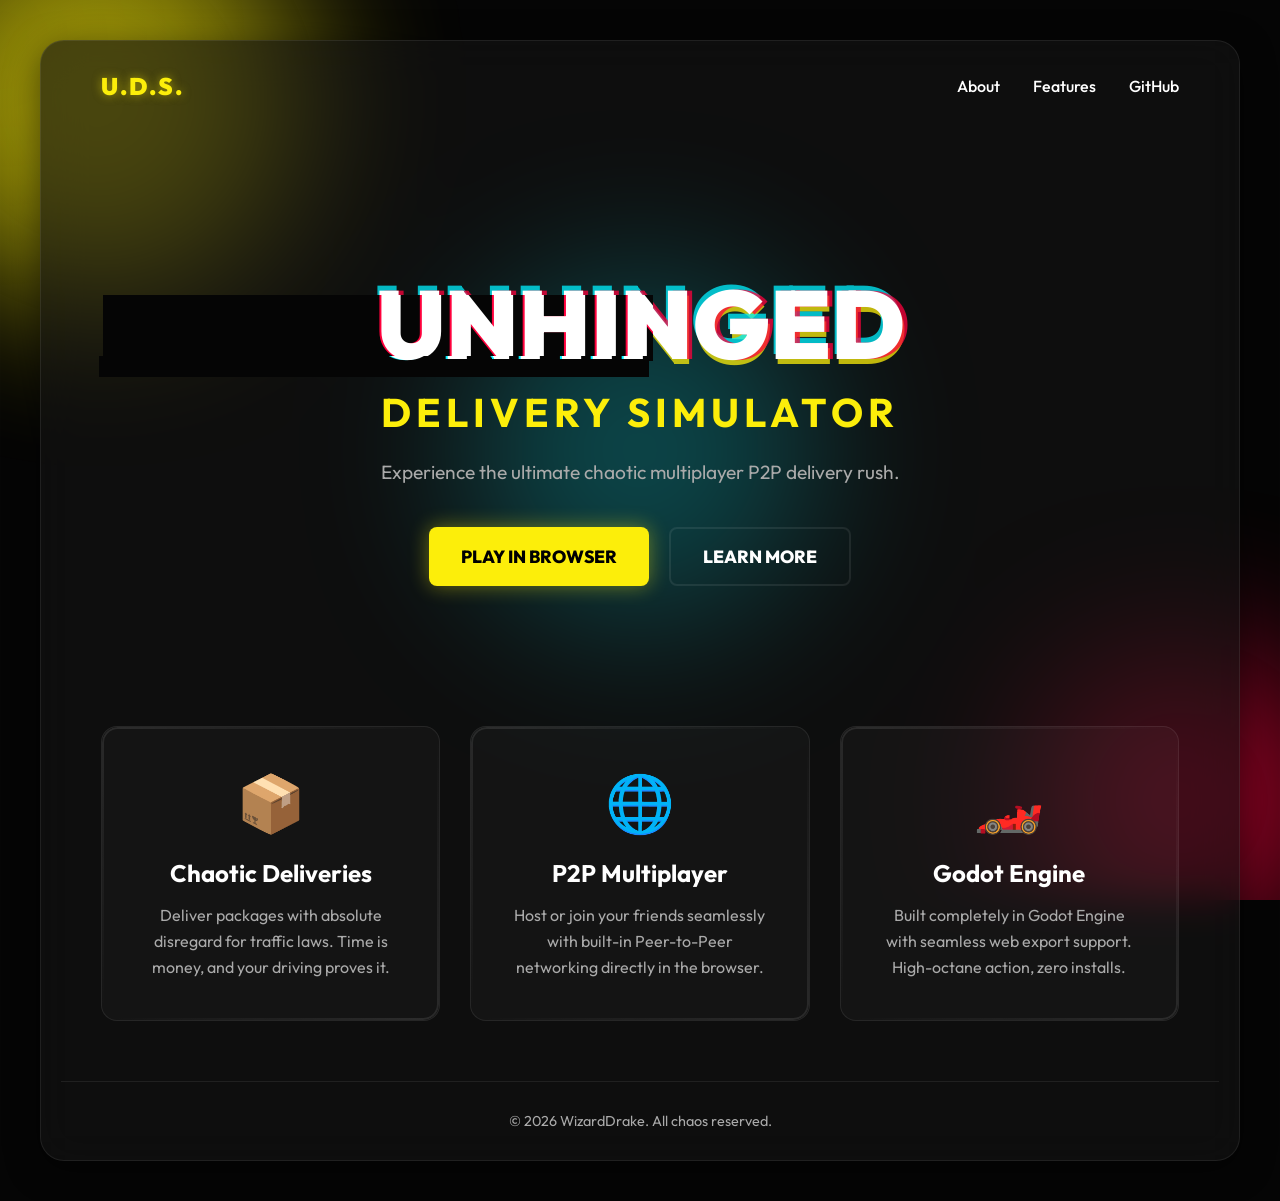
==== index.html @ 3fabed43 "website" ====
<!DOCTYPE html>
<html lang="en">
<head>
    <meta charset="UTF-8">
    <meta name="viewport" content="width=device-width, initial-scale=1.0">
    <title>Unhinged Delivery Simulator</title>
    <link rel="stylesheet" href="styles.css">
    <link href="https://fonts.googleapis.com/css2?family=Outfit:wght@300;500;800;900&display=swap" rel="stylesheet">
    <meta name="description" content="An unhinged delivery simulator made in Godot with multiplayer P2P.">
</head>
<body>
    <!-- Custom interactive cursor glow -->
    <div id="cursor-glow"></div>

    <!-- Background elements -->
    <div class="blob-cont">
        <div class="yellow blob"></div>
        <div class="red blob"></div>
        <div class="green blob"></div>
    </div>
    
    <div class="glass-container">
        <header>
            <nav>
                <div class="logo">U.D.S.</div>
                <div class="nav-links">
                    <a href="#about">About</a>
                    <a href="#features">Features</a>
                    <a href="https://github.com/WizardDrake/unhinged-delivery-simulator" target="_blank" rel="noopener noreferrer">GitHub</a>
                </div>
            </nav>
        </header>

        <main>
            <section class="hero" id="about">
                <h1 class="glitch" data-text="UNHINGED">UNHINGED</h1>
                <h2>DELIVERY SIMULATOR</h2>
                <p>Experience the ultimate chaotic multiplayer P2P delivery rush.</p>
                
                <div class="cta-group">
                    <a href="web/unhinged-delivery-simulator.html" class="btn primary-btn">
                        <span class="btn-text">PLAY IN BROWSER</span>
                        <div class="btn-glitch"></div>
                    </a>
                    <a href="#features" class="btn secondary-btn">LEARN MORE</a>
                </div>
            </section>

            <section id="features" class="features">
                <div class="feature-card">
                    <div class="feature-icon">📦</div>
                    <h3>Chaotic Deliveries</h3>
                    <p>Deliver packages with absolute disregard for traffic laws. Time is money, and your driving proves it.</p>
                </div>
                <div class="feature-card">
                    <div class="feature-icon">🌐</div>
                    <h3>P2P Multiplayer</h3>
                    <p>Host or join your friends seamlessly with built-in Peer-to-Peer networking directly in the browser.</p>
                </div>
                <div class="feature-card">
                    <div class="feature-icon">🏎️</div>
                    <h3>Godot Engine</h3>
                    <p>Built completely in Godot Engine with seamless web export support. High-octane action, zero installs.</p>
                </div>
            </section>
        </main>
        
        <footer>
            <p>&copy; 2026 WizardDrake. All chaos reserved.</p>
        </footer>
    </div>
    
    <script src="main.js"></script>
</body>
</html>
---- styles.css ----
:root {
    --bg-color: #050505;
    --primary: #fcee0a; /* Cyberpunk yellow */
    --secondary: #ff003c; /* Neon red */
    --tertiary: #00f0ff; /* Neon cyan */
    --text: #ffffff;
    --text-muted: #aaaaaa;
    --glass-bg: rgba(20, 20, 20, 0.6);
    --glass-border: rgba(255, 255, 255, 0.08);
}

* {
    margin: 0;
    padding: 0;
    box-sizing: border-box;
}

body {
    font-family: 'Outfit', sans-serif;
    background-color: var(--bg-color);
    color: var(--text);
    overflow-x: hidden;
    min-height: 100vh;
}

/* Animated background blobs */
.blob-cont {
    position: fixed;
    width: 100vw;
    height: 100vh;
    z-index: -1;
    overflow: hidden;
    top: 0;
    left: 0;
}

.blob {
    border-radius: 50%;
    filter: blur(80px);
    position: absolute;
    opacity: 0.6;
    animation: move 10s infinite alternate cubic-bezier(0.4, 0, 0.2, 1);
}

.yellow {
    background-color: var(--primary);
    width: 400px;
    height: 400px;
    top: -100px;
    left: -100px;
    animation-delay: 0s;
}

.red {
    background-color: var(--secondary);
    width: 300px;
    height: 300px;
    bottom: -50px;
    right: -50px;
    animation-delay: -2s;
}

.green {
    background-color: var(--tertiary);
    width: 350px;
    height: 350px;
    top: 50%;
    left: 50%;
    transform: translate(-50%, -50%);
    animation-delay: -4s;
}

@keyframes move {
    0% { transform: translate(0, 0) scale(1); }
    100% { transform: translate(50px, 50px) scale(1.2); }
}

/* Glassmorphism Container */
.glass-container {
    max-width: 1200px;
    margin: 40px auto;
    background: var(--glass-bg);
    backdrop-filter: blur(20px);
    -webkit-backdrop-filter: blur(20px);
    border: 1px solid var(--glass-border);
    border-radius: 24px;
    box-shadow: 0 8px 32px 0 rgba(0, 0, 0, 0.5);
    overflow: hidden;
    padding: 0 20px;
    position: relative;
    z-index: 1;
}

header {
    padding: 30px 40px;
}

nav {
    display: flex;
    justify-content: space-between;
    align-items: center;
}

.logo {
    font-weight: 900;
    font-size: 1.5rem;
    letter-spacing: 2px;
    color: var(--primary);
    text-shadow: 0 0 10px rgba(252, 238, 10, 0.5);
}

.nav-links a {
    color: var(--text);
    text-decoration: none;
    margin-left: 30px;
    font-weight: 500;
    transition: color 0.3s ease;
    position: relative;
}

.nav-links a::after {
    content: '';
    position: absolute;
    width: 0;
    height: 2px;
    bottom: -5px;
    left: 0;
    background-color: var(--tertiary);
    transition: width 0.3s ease;
}

.nav-links a:hover {
    color: var(--tertiary);
}

.nav-links a:hover::after {
    width: 100%;
}

main {
    padding: 60px 40px;
}

.hero {
    text-align: center;
    padding: 80px 0;
}

.glitch {
    font-size: 6rem;
    font-weight: 900;
    text-transform: uppercase;
    position: relative;
    color: var(--text);
    text-shadow: 0.05em 0 0 rgba(255, 0, 60, 0.75),
                -0.025em -0.05em 0 rgba(0, 240, 255, 0.75),
                0.025em 0.05em 0 rgba(252, 238, 10, 0.75);
    animation: glitch 500ms infinite;
    line-height: 1.1;
}

.glitch::before,
.glitch::after {
    content: attr(data-text);
    position: absolute;
    top: 0;
    left: 0;
    width: 100%;
    height: 100%;
    background: var(--bg-color);
}

.glitch::before {
    left: 2px;
    text-shadow: -2px 0 var(--secondary);
    clip: rect(24px, 550px, 90px, 0);
    animation: glitch-anim 3s infinite linear alternate-reverse;
}

.glitch::after {
    left: -2px;
    text-shadow: -2px 0 var(--tertiary);
    clip: rect(85px, 550px, 140px, 0);
    animation: glitch-anim 2s infinite linear alternate-reverse;
}

@keyframes glitch {
    0% { text-shadow: 0.05em 0 0 rgba(255, 0, 60, 0.75), -0.05em -0.025em 0 rgba(0, 240, 255, 0.75), -0.025em 0.05em 0 rgba(252, 238, 10, 0.75); }
    14% { text-shadow: 0.05em 0 0 rgba(255, 0, 60, 0.75), -0.05em -0.025em 0 rgba(0, 240, 255, 0.75), -0.025em 0.05em 0 rgba(252, 238, 10, 0.75); }
    15% { text-shadow: -0.05em -0.025em 0 rgba(255, 0, 60, 0.75), 0.025em 0.025em 0 rgba(0, 240, 255, 0.75), -0.05em -0.05em 0 rgba(252, 238, 10, 0.75); }
    49% { text-shadow: -0.05em -0.025em 0 rgba(255, 0, 60, 0.75), 0.025em 0.025em 0 rgba(0, 240, 255, 0.75), -0.05em -0.05em 0 rgba(252, 238, 10, 0.75); }
    50% { text-shadow: 0.025em 0.05em 0 rgba(255, 0, 60, 0.75), 0.05em 0 0 rgba(0, 240, 255, 0.75), 0 -0.05em 0 rgba(252, 238, 10, 0.75); }
    99% { text-shadow: 0.025em 0.05em 0 rgba(255, 0, 60, 0.75), 0.05em 0 0 rgba(0, 240, 255, 0.75), 0 -0.05em 0 rgba(252, 238, 10, 0.75); }
    100% { text-shadow: -0.025em 0 0 rgba(255, 0, 60, 0.75), -0.025em -0.025em 0 rgba(0, 240, 255, 0.75), -0.025em -0.05em 0 rgba(252, 238, 10, 0.75); }
}

@keyframes glitch-anim {
    0% { clip: rect(74px, 9999px, 83px, 0); }
    5% { clip: rect(69px, 9999px, 98px, 0); }
    10% { clip: rect(27px, 9999px, 7px, 0); }
    15% { clip: rect(93px, 9999px, 73px, 0); }
    20% { clip: rect(73px, 9999px, 1px, 0); }
    25% { clip: rect(21px, 9999px, 4px, 0); }
    30% { clip: rect(26px, 9999px, 48px, 0); }
    35% { clip: rect(65px, 9999px, 66px, 0); }
    40% { clip: rect(6px, 9999px, 87px, 0); }
    45% { clip: rect(67px, 9999px, 81px, 0); }
    50% { clip: rect(54px, 9999px, 6px, 0); }
    55% { clip: rect(29px, 9999px, 14px, 0); }
    60% { clip: rect(54px, 9999px, 89px, 0); }
    65% { clip: rect(78px, 9999px, 81px, 0); }
    70% { clip: rect(98px, 9999px, 1px, 0); }
    75% { clip: rect(24px, 9999px, 85px, 0); }
    80% { clip: rect(53px, 9999px, 47px, 0); }
    85% { clip: rect(31px, 9999px, 94px, 0); }
    90% { clip: rect(96px, 9999px, 50px, 0); }
    95% { clip: rect(11px, 9999px, 12px, 0); }
    100% { clip: rect(54px, 9999px, 3px, 0); }
}

.hero h2 {
    font-size: 2.5rem;
    color: var(--primary);
    margin-top: 10px;
    margin-bottom: 20px;
    letter-spacing: 5px;
}

.hero p {
    font-size: 1.2rem;
    color: var(--text-muted);
    max-width: 600px;
    margin: 0 auto 40px;
    line-height: 1.6;
}

.cta-group {
    display: flex;
    justify-content: center;
    gap: 20px;
    margin-top: 20px;
}

.btn {
    padding: 16px 32px;
    font-size: 1.1rem;
    font-weight: 800;
    text-transform: uppercase;
    text-decoration: none;
    border-radius: 8px;
    transition: all 0.3s ease;
    position: relative;
    overflow: hidden;
    cursor: pointer;
    display: inline-flex;
    align-items: center;
    justify-content: center;
}

.primary-btn {
    background-color: var(--primary);
    color: #000;
    border: none;
    box-shadow: 0 0 20px rgba(252, 238, 10, 0.4);
}

.primary-btn:hover {
    transform: translateY(-3px) scale(1.02);
    box-shadow: 0 0 30px rgba(252, 238, 10, 0.6);
}

.primary-btn:active {
    transform: translateY(1px);
}

.secondary-btn {
    background-color: transparent;
    color: var(--text);
    border: 2px solid var(--glass-border);
}

.secondary-btn:hover {
    background-color: rgba(255, 255, 255, 0.1);
    border-color: var(--text);
}

.features {
    display: grid;
    grid-template-columns: repeat(auto-fit, minmax(280px, 1fr));
    gap: 30px;
    margin-top: 60px;
}

.feature-card {
    background: rgba(255, 255, 255, 0.03);
    border: 1px solid var(--glass-border);
    border-radius: 16px;
    padding: 40px;
    text-align: center;
    transition: all 0.4s cubic-bezier(0.175, 0.885, 0.32, 1.275);
    position: relative;
    overflow: hidden;
}

.feature-card::before {
    content: "";
    position: absolute;
    top: 0;
    left: 0;
    right: 0;
    bottom: 0;
    border-radius: inherit;
    padding: 2px;
    background: linear-gradient(
        45deg,
        transparent,
        rgba(255, 255, 255, 0.1),
        transparent
    );
    -webkit-mask: linear-gradient(#fff 0 0) content-box, linear-gradient(#fff 0 0);
    -webkit-mask-composite: xor;
    mask-composite: exclude;
    pointer-events: none;
}

.feature-card:hover {
    transform: translateY(-10px);
    background: rgba(255, 255, 255, 0.05);
    box-shadow: 0 10px 30px rgba(0, 0, 0, 0.3), 0 0 15px rgba(252, 238, 10, 0.2);
}

.feature-card:hover::before {
    background: linear-gradient(
        45deg,
        var(--primary),
        var(--tertiary),
        var(--secondary)
    );
}

.feature-icon {
    font-size: 3.5rem;
    margin-bottom: 20px;
    transition: transform 0.3s ease;
}

.feature-card:hover .feature-icon {
    transform: scale(1.2) rotate(5deg);
}

.feature-card h3 {
    font-size: 1.5rem;
    margin-bottom: 15px;
    color: var(--text);
    transition: color 0.3s ease;
}

.feature-card:hover h3 {
    color: var(--primary);
}

.feature-card p {
    color: var(--text-muted);
    line-height: 1.6;
}

footer {
    text-align: center;
    padding: 30px;
    border-top: 1px solid var(--glass-border);
    color: var(--text-muted);
    font-size: 0.9rem;
}

/* Interactive cursor elements */
#cursor-glow {
    position: fixed;
    width: 600px;
    height: 600px;
    background: radial-gradient(circle, rgba(252, 238, 10, 0.05) 0%, rgba(0,0,0,0) 60%);
    border-radius: 50%;
    transform: translate(-50%, -50%);
    pointer-events: none;
    z-index: 0;
    transition: width 0.3s, height 0.3s, background 0.3s;
}

/* Responsive */
@media (max-width: 900px) {
    .glitch { font-size: 4rem; }
    .hero h2 { font-size: 1.8rem; }
}

@media (max-width: 600px) {
    .glass-container { margin: 20px; padding: 0 10px; }
    .glitch { font-size: 3rem; }
    .hero h2 { font-size: 1.4rem; }
    .hero { padding: 40px 0; }
    .cta-group { flex-direction: column; width: 100%; max-width: 300px; margin: 20px auto 0; }
    .nav-links { display: none; }
}
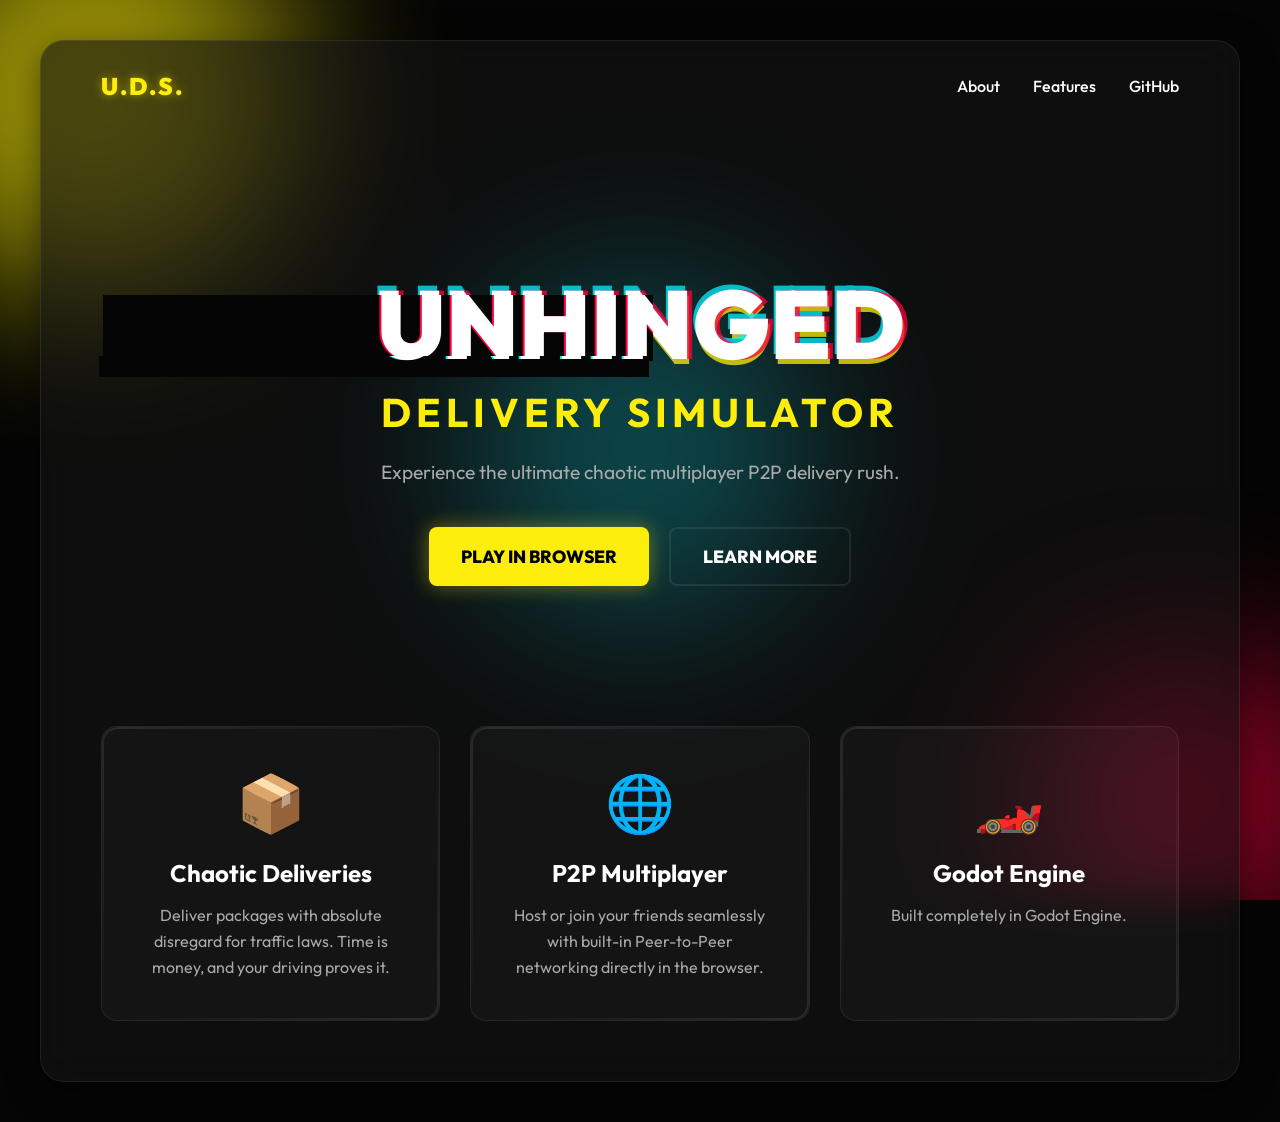
==== commit cbfe8e67: "update readme and website" ====
--- a/index.html
+++ b/index.html
@@ -60,14 +60,10 @@
                 <div class="feature-card">
                     <div class="feature-icon">🏎️</div>
                     <h3>Godot Engine</h3>
-                    <p>Built completely in Godot Engine with seamless web export support. High-octane action, zero installs.</p>
+                    <p>Built completely in Godot Engine.</p>
                 </div>
             </section>
         </main>
-        
-        <footer>
-            <p>&copy; 2026 WizardDrake. All chaos reserved.</p>
-        </footer>
     </div>
     
     <script src="main.js"></script>
